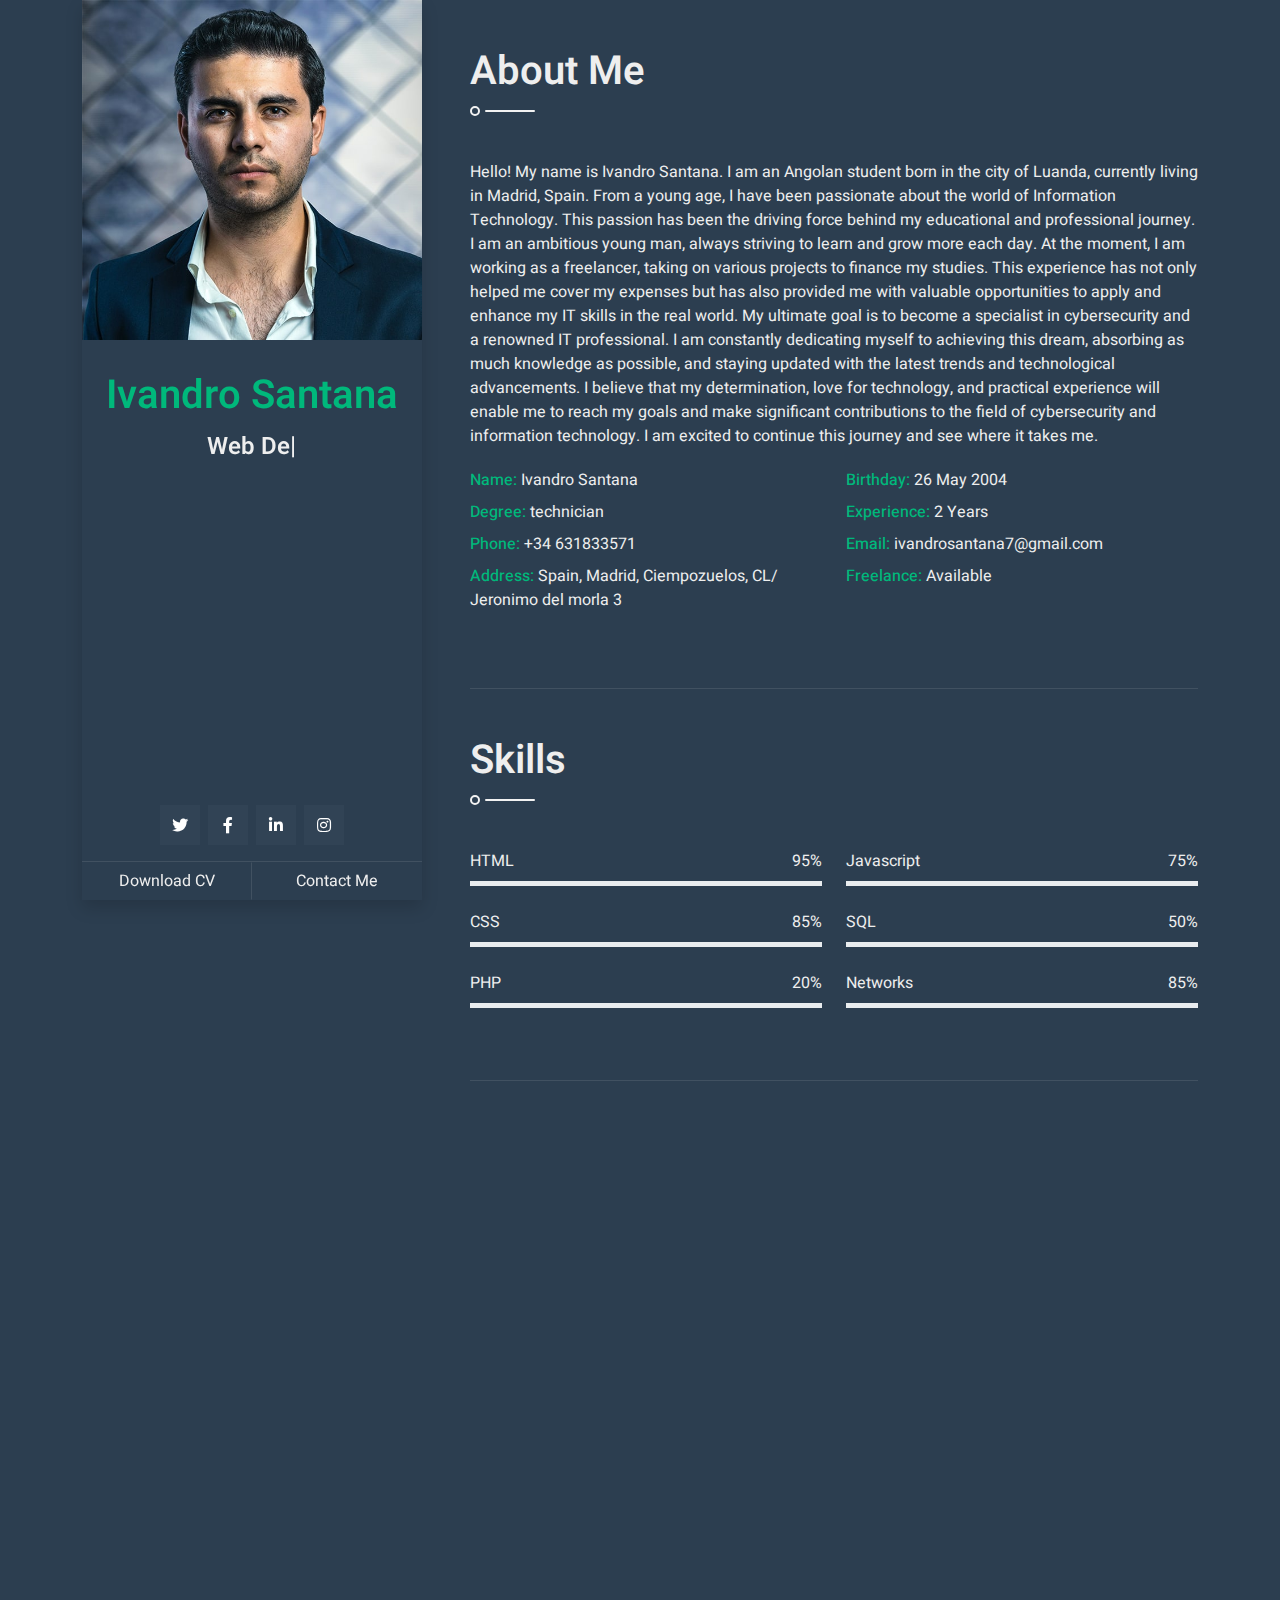
==== index.html @ 7738f037 "testando o formulario" ====
<!DOCTYPE html>
<html lang="en">
    <head>
        <met#aeb3b8et="utf-8">
        <title>Ivandro Santana - Portfolio</title>
        <meta content="width=device-width, initial-scale=1.0" name="viewport">
        <meta content="Ivandro Santana" name="Informatico">
        <meta content="Ivandro Santana" name="description">

        <!-- Favicon -->
        <link href="img/favicon.ico" rel="icon">

        <!-- Google Web Fonts -->
        <link rel="preconnect" href="https://fonts.googleapis.com">
        <link rel="preconnect" href="https://fonts.gstatic.com" crossorigin>
        <link href="https://fonts.googleapis.com/css2?family=Heebo:wght@300;400;500;600;700&display=swap" rel="stylesheet">

        <!-- Icon Font Stylesheet -->
        <link href="https://cdnjs.cloudflare.com/ajax/libs/font-awesome/5.10.0/css/all.min.css" rel="stylesheet">
        <link href="https://cdn.jsdelivr.net/npm/bootstrap-icons@1.4.1/font/bootstrap-icons.css" rel="stylesheet">

        <!-- Libraries Stylesheet -->
        <link href="lib/owlcarousel/assets/owl.carousel.min.css" rel="stylesheet">
        <link href="lib/lightbox/css/lightbox.min.css" rel="stylesheet">
        <link href="lib/animate/animate.min.css" rel="stylesheet">

        <!-- Customized Bootstrap Stylesheet -->
        <link href="css/bootstrap.min.css" rel="stylesheet">

        <!-- Template Stylesheet -->
        <link href="css/styles.css" rel="stylesheet">
    </head>

    <body>
        <!-- Spinner Start -->
        <div id="spinner" class="show bg-white position-fixed translate-middle w-100 vh-100 top-50 start-50 d-flex align-items-center justify-content-center">
            <div class="spinner-border text-primary" style="width: 3rem; height: 3rem;" role="status">
                <span class="sr-only">Loading...</span>
            </div>
        </div>
        <!-- Spinner End -->

        <div class="container">
            <div class="row g-5">
                <div class="col-lg-4 sticky-lg-top vh-100">
                    <div class="d-flex flex-column h-100 text-center overflow-auto shadow">
                        <img class="w-100 img-fluid mb-4" src="img/profile.jpg" alt="Image">
                        <h1 class="text-primary mt-2">Ivandro Santana</h1>
                        <div class="mb-4" style="height: 22px;">
                            <h4 class="typed-text-output d-inline-block text-light"></h4>
                            <div class="typed-text d-none">Web Developer, Front End Developer, Computer Equipment Installer and Repair Technician, IT Support Technician,  Data Network Technician, Microcomputer Systems Peripheral Repair Technician,  Microcomputer Operator, Systems Operator </div>
                        </div>
                        <div class="d-flex justify-content-center mt-auto mb-3">
                            <a class="btn btn-secondary btn-square mx-1" href="#"><i class="fab fa-twitter"></i></a>
                            <a class="btn btn-secondary btn-square mx-1" href="#"><i class="fab fa-facebook-f"></i></a>
                            <a class="btn btn-secondary btn-square mx-1" href="#"><i class="fab fa-linkedin-in"></i></a>
                            <a class="btn btn-secondary btn-square mx-1" href="#"><i class="fab fa-instagram"></i></a>
                        </div>
                        <div class="d-flex align-items-end justify-content-between border-top">
                            <a href="" class="btn w-50 border-end">Download CV</a>
                            <a href="#contact" class="btn w-50 btn-scroll">Contact Me</a>
                        </div>
                    </div>
                </div>
                <div class="col-lg-8">
                    <!-- About Start -->
                    <section class="py-5 border-bottom wow fadeInUp" data-wow-delay="0.1s">
                        <h1 class="title pb-3 mb-5">About Me</h1>
                        <p>Hello! My name is Ivandro Santana. I am an Angolan student born in the city of Luanda, currently living in Madrid, Spain. From a young age, I have been passionate about the world of Information Technology. This passion has been the driving force behind my educational and professional journey.

                            I am an ambitious young man, always striving to learn and grow more each day. At the moment, I am working as a freelancer, taking on various projects to finance my studies. This experience has not only helped me cover my expenses but has also provided me with valuable opportunities to apply and enhance my IT skills in the real world.
                            
                            My ultimate goal is to become a specialist in cybersecurity and a renowned IT professional. I am constantly dedicating myself to achieving this dream, absorbing as much knowledge as possible, and staying updated with the latest trends and technological advancements.
                            
                            I believe that my determination, love for technology, and practical experience will enable me to reach my goals and make significant contributions to the field of cybersecurity and information technology. I am excited to continue this journey and see where it takes me.</p>
                        <div class="row mb-4">
                            <div class="col-sm-6 py-1">
                                <span class="fw-medium text-primary">Name:</span> Ivandro Santana
                            </div>
                            <div class="col-sm-6 py-1">
                                <span class="fw-medium text-primary">Birthday:</span> 26 May 2004
                            </div>
                            <div class="col-sm-6 py-1">
                                <span class="fw-medium text-primary">Degree:</span> technician
                            </div>
                            <div class="col-sm-6 py-1">
                                <span class="fw-medium text-primary">Experience:</span> 2 Years
                            </div>
                            <div class="col-sm-6 py-1">
                                <span class="fw-medium text-primary">Phone:</span> +34 631833571
                            </div>
                            <div class="col-sm-6 py-1">
                                <span class="fw-medium text-primary">Email:</span> ivandrosantana7@gmail.com
                            </div>
                            <div class="col-sm-6 py-1">
                                <span class="fw-medium text-primary">Address:</span> Spain, Madrid, Ciempozuelos, CL/ Jeronimo del morla 3
                            </div>
                            <div class="col-sm-6 py-1">
                                <span class="fw-medium text-primary">Freelance:</span> Available
                            </div>
                        </div>
                       <!-- <div class="row g-4">
                            <div class="col-md-4 col-lg-6 col-xl-4">
                                <div class="d-flex bg-secondary p-4">
                                    <h1 class="flex-shrink-0 display-5 text-primary mb-0" data-toggle="counter-up">2</h1>
                                    <div class="ps-3">
                                        <p class="mb-0">Years of</p>
                                        <h5 class="mb-0">Experience</h5>
                                    </div>
                                </div>
                            </div>
                            <div class="col-md-4 col-lg-6 col-xl-4">
                                <div class="d-flex bg-secondary p-4">
                                    <h1 class="flex-shrink-0 display-5 text-primary mb-0" data-toggle="counter-up">100</h1>
                                    <div class="ps-3">
                                        <p class="mb-0">Happy</p>
                                        <h5 class="mb-0">Clients</h5>
                                    </div>
                                </div>
                            </div>
                            <div class="col-md-4 col-lg-6 col-xl-4">
                                <div class="d-flex bg-secondary p-4">
                                    <h1 class="flex-shrink-0 display-5 text-primary mb-0" data-toggle="counter-up">2</h1>
                                    <div class="ps-3">
                                        <p class="mb-0">Complete</p>
                                        <h5 class="mb-0">Projects</h5>
                                    </div>
                                </div>
                            </div>
                        </div>-->
                    </section>
                    <!-- About End -->

                    <!-- Skills Start -->
                    <section class="py-5 border-bottom wow fadeInUp" data-wow-delay="0.1s">
                        <h1 class="title pb-3 mb-5">Skills</h1>
                        <div class="row">
                            <div class="col-sm-6">
                                <div class="skill mb-4">
                                    <div class="d-flex justify-content-between">
                                        <p class="mb-2">HTML</p>
                                        <p class="mb-2">95%</p>
                                    </div>
                                    <div class="progress">
                                        <div class="progress-bar bg-primary" role="progressbar" aria-valuenow="95" aria-valuemin="0" aria-valuemax="100"></div>
                                    </div>
                                </div>
                                <div class="skill mb-4">
                                    <div class="d-flex justify-content-between">
                                        <p class="mb-2">CSS</p>
                                        <p class="mb-2">85%</p>
                                    </div>
                                    <div class="progress">
                                        <div class="progress-bar bg-warning" role="progressbar" aria-valuenow="85" aria-valuemin="0" aria-valuemax="100"></div>
                                    </div>
                                </div>
                                <div class="skill mb-4">
                                    <div class="d-flex justify-content-between">
                                        <p class="mb-2">PHP</p>
                                        <p class="mb-2">20%</p>
                                    </div>
                                    <div class="progress">
                                        <div class="progress-bar bg-danger" role="progressbar" aria-valuenow="20" aria-valuemin="0" aria-valuemax="100"></div>
                                    </div>
                                </div>
                            </div>
                            <div class="col-sm-6">
                                <div class="skill mb-4">
                                    <div class="d-flex justify-content-between">
                                        <p class="mb-2">Javascript</p>
                                        <p class="mb-2">75%</p>
                                    </div>
                                    <div class="progress">
                                        <div class="progress-bar bg-danger" role="progressbar" aria-valuenow="75" aria-valuemin="0" aria-valuemax="100"></div>
                                    </div>
                                </div>
                                <div class="skill mb-4">
                                    <div class="d-flex justify-content-between">
                                        <p class="mb-2">SQL</p>
                                        <p class="mb-2">50%</p>
                                    </div>
                                    <div class="progress">
                                        <div class="progress-bar bg-success" role="progressbar" aria-valuenow="50" aria-valuemin="0" aria-valuemax="100"></div>
                                    </div>
                                </div>
                                <div class="skill mb-4">
                                    <div class="d-flex justify-content-between">
                                        <p class="mb-2">Networks</p>
                                        <p class="mb-2">85%</p>
                                    </div>
                                    <div class="progress">
                                        <div class="progress-bar bg-info" role="progressbar" aria-valuenow="85" aria-valuemin="0" aria-valuemax="100"></div>
                                    </div>
                                </div>
                            </div>
                        </div>
                    </section>
                    <!-- Skills End -->

                    <!-- Expericence Start -->
                    <section class="py-5 wow fadeInUp" data-wow-delay="0.1s">
                        <h1 class="title pb-3 mb-5">Expericence</h1>
                        <div class="border-start border-2 border-light pt-2 ps-5">
                            <div class="position-relative mb-4">
                                <span class="bi bi-arrow-right fs-4 text-light position-absolute" style="top: -5px; left: -50px;"></span>
                                <h5 class="mb-1">Web Developer</h5>
                                <p class="mb-2">schoolwork <small>2024</small></p>
                                <p>I independently developed a website named Game Store, which was awarded a commendable grade of 8 out of 10.</p>
                            </div>
                            <div class="position-relative mb-4">
                                <span class="bi bi-arrow-right fs-4 text-light position-absolute" style="top: -5px; left: -50px;"></span>
                                <h5 class="mb-1">Web Developer</h5>
                                <p class="mb-2">independently <small>2024</small></p>
                                <p> I independently developed a website inspired by a business concept I conceived. I managed all aspects of the project, including design, database management, and additional functionalities.</p>
                            </div>
                            <div class="position-relative mb-4">
                                <span class="bi bi-arrow-right fs-4 text-light position-absolute" style="top: -5px; left: -50px;"></span>
                                <h5 class="mb-1">Student</h5>
                                <p class="mb-2">Escuela de Informatica y Comunicaciones de MasterD <small>2022 - 2024</small></p>
                                <p>

                                    During my course in Microcomputer Systems and Networks, I acquired comprehensive practical skills in various essential areas of information technology. In the Office Applications modules, I developed advanced competencies in using productivity software such as word processors, spreadsheets, and presentations, applying these tools to solve complex problems and enhance operational efficiency.

In the Web Applications module, I explored the development and maintenance of dynamic websites, learning to create intuitive and functional interfaces that enhance user experience. In Computer Assembly and Maintenance, I gained detailed knowledge of hardware components, troubleshooting, and repair techniques, ensuring optimal system performance.

I deepened my understanding of Network Services by configuring and managing network infrastructures to optimize communication and connectivity. In Local Area Networks studies, I learned to implement and administer secure and efficient local networks, applying protocols and recommended practices.

In the Cybersecurity module, I developed essential competencies in protecting against cyber threats, implementing security policies, identifying vulnerabilities, and applying corrective measures to ensure system integrity.

These practical experiences not only expanded my technical knowledge but also prepared me to tackle real-world challenges in the field of information technology, solidifying my foundation for a promising career in this dynamic and constantly evolving sector.</p>
                            </div>
                        </div>
                    </section>
                    <!-- Expericence End -->

                    <!-- Subscribe Start -->
                    <!--<section class="wow fadeInUp" data-wow-delay="0.1s">
                        <div class="bg-secondary text-center p-5">
                            <h1 class="text-white font-weight-bold">Subscribe My Newsletter</h1>
                            <p class="text-white">Subscribe and get my latest article in your inbox</p>
                            <div class="position-relative w-100">
                                <input class="form-control bg-dark border-0 w-100 py-3 ps-4 pe-5" type="text" placeholder="Your email">
                                <button type="button" class="btn btn-primary py-2 position-absolute top-0 end-0 mt-2 me-2">Subscribe</button>
                            </div>
                        </div>
                    </section>
                     Subscribe End -->

                    <!-- Services Start -->
                    <section class="py-5 border-bottom wow fadeInUp" data-wow-delay="0.1s">
                        <h1 class="title pb-3 mb-5">Services</h1>
                        <div class="row g-4">
                            <div class="col-md-6">
                                <div class="service-item">
                                    <i class="fa fa-2x fa-laptop-code mx-auto mb-4"></i>
                                    <h5 class="mb-2">Web Design</h5>
                                    <p class="mb-0">A web developer creates and maintains websites and web applications using HTML, CSS, JavaScript, and frameworks/libraries for user-friendly internet interfaces.</p>
                                </div>
                            </div>
                            <div class="col-md-6">
                                <div class="service-item">
                                    <i class="bi bi-reception-4  mx-auto mb-4"></i>
                                    <h5 class="mb-2">Network technician</h5>
                                    <p class="mb-0">A network technician sets up and maintains computer networks, troubleshooting issues and ensuring they run smoothly.</p>
                                </div>
                            </div>
                            <div class="col-md-6">
                                <div class="service-item">
                                    <i class="bi bi-cpu  mx-auto mb-4"></i>
                                    <h5 class="mb-2">IT Technician</h5>
                                    <p class="mb-0">An IT technician handles technical support and maintenance for computer systems and networks, ensuring they operate efficiently and addressing any issues that arise.</p>
                                </div>
                            </div>
                        </div>
                    </section>
                    <!-- Services End -->

                    <!-- Portfolio Start -->
                    <section class="py-5 border-bottom wow fadeInUp" data-wow-delay="0.1s">
                        <h1 class="title pb-3 mb-5">Portfolio</h1>
                        <div class="row">
                            <div class="col-12">
                                <div class="row">
                                    <div class="col-12 text-center mb-2">
                                        <ul class="list-inline mb-4" id="portfolio-flters">
                                            <li class="btn btn-secondary active"  data-filter="*"><i class="fa fa-star me-2"></i>All</li>
                                            <li class="btn btn-secondary" data-filter=".second"><i class="bi bi-laptop"></i> Development</li>
                                        </ul>
                                    </div>
                                </div>
                                <h1>Projects</h1>
                                    </div>
                                    <div class="col-md-6 mb-4 portfolio-item second">
                                        <div class="position-relative overflow-hidden mb-2">
                                            <img class="img-fluid w-100" src="img/logo.png" alt="SecurityLuanda">
                                            <div class="portfolio-btn d-flex align-items-center justify-content-center">
                                                <a href="" data-lightbox="portfolio">
                                                   <i class="bi bi-eye"></i>
                                                </a>
                                            </div>
                                        </div>
                                    </div>
                                    <div class="col-md-6 mb-4 portfolio-item second">
                                        <div class="position-relative overflow-hidden mb-2">
                                            <img class="img-fluid w-100" src="img/logo-gs.png" alt="">
                                            <div class="portfolio-btn d-flex align-items-center justify-content-center">
                                                <a href="" data-lightbox="portfolio">
                                                   <i class="bi bi-eye"></i>
                                                </a>
                                            </div>
                                        </div>
                                    </div>
                                </div>
                            </div>
                        </div>
                    </section>
                    <!-- Portfolio End -->

                    <!-- Testimonial Start 
                    <section class="py-5 border-bottom wow fadeInUp" data-wow-delay="0.1s">
                        <h1 class="title pb-3 mb-5">Testimonial</h1>
                        <div class="owl-carousel testimonial-carousel">
                            <div class="text-left">
                                <i class="fa fa-3x fa-quote-left text-primary mb-4"></i>
                                <p class="fs-4 mb-4">Dolor eirmod diam stet kasd sed. Aliqu rebum est eos. Rebum elitr dolore et eos labore, stet justo sed est sed. Diam sed sed dolor stet accusam amet eirmod eos, labore diam clita</p>
                                <div class="d-flex align-items-center">
                                    <img class="img-fluid" src="img/testimonial-1.jpg" style="width: 60px; height: 60px;">
                                    <div class="ps-3">
                                        <p class="text-primary fs-5 mb-1">Client Name</p>
                                        <i>Profession</i>
                                    </div>
                                </div>
                            </div>
                            <div class="text-left">
                                <i class="fa fa-3x fa-quote-left text-primary mb-4"></i>
                                <p class="fs-4 mb-4">Dolor eirmod diam stet kasd sed. Aliqu rebum est eos. Rebum elitr dolore et eos labore, stet justo sed est sed. Diam sed sed dolor stet accusam amet eirmod eos, labore diam clita</p>
                                <div class="d-flex align-items-center">
                                    <img class="img-fluid" src="img/testimonial-2.jpg" style="width: 60px; height: 60px;">
                                    <div class="ps-3">
                                        <p class="text-primary fs-5 mb-1">Client Name</p>
                                        <i>Profession</i>
                                    </div>
                                </div>
                            </div>
                            <div class="text-left">
                                <i class="fa fa-3x fa-quote-left text-primary mb-4"></i>
                                <p class="fs-4 mb-4">Dolor eirmod diam stet kasd sed. Aliqu rebum est eos. Rebum elitr dolore et eos labore, stet justo sed est sed. Diam sed sed dolor stet accusam amet eirmod eos, labore diam clita</p>
                                <div class="d-flex align-items-center">
                                    <img class="img-fluid" src="img/testimonial-3.jpg" style="width: 60px; height: 60px;">
                                    <div class="ps-3">
                                        <p class="text-primary fs-5 mb-1">Client Name</p>
                                        <i>Profession</i>
                                    </div>
                                </div>
                            </div>
                        </div>
                    </section>
                  Testimonial End -->

                    <!-- Contact Start -->
                    <section class="py-5 wow fadeInUp" data-wow-delay="0.1s" id="contact">
                        <h1 class="title pb-3 mb-5">Contact Me</h1>
						<p class="mb-4">Feel free to reach out to me to discuss how we can collaborate on your next project! I specialize in web development, network maintenance, and technical support. I look forward to hearing from you and exploring opportunities to work together.</p>
                        <form action="php/envio.php" method="post">
                            <div class="row g-3">
                                <div class="col-md-6">
                                    <div class="form-floating">
                                        <input type="text" class="form-control border-0 bg-secondary" name="name" id="name" placeholder="Your Name">
                                        <label for="name">Your Name</label>
                                    </div>
                                </div>
                                <div class="col-md-6">
                                    <div class="form-floating">
                                        <input type="email" class="form-control border-0 bg-secondary" name="email" id="email" placeholder="Your Email">
                                        <label for="email">Your Email</label>
                                    </div>
                                </div>
                                <div class="col-12">
                                    <div class="form-floating">
                                        <input type="text" class="form-control border-0 bg-secondary" name="subject" id="subject" placeholder="Subject">
                                        <label for="subject">Subject</label>
                                    </div>
                                </div>
                                <div class="col-12">
                                    <div class="form-floating">
                                        <textarea class="form-control border-0 bg-secondary" placeholder="Leave a message here" id="message" name="message" style="height: 200px"></textarea>
                                        <label for="message">Message</label>
                                    </div>
                                </div>
                                <div class="col-12">
                                    <button class="btn btn-primary w-100 py-3" type="submit">Send Message</button>
                                </div>
                            </div>
                        </form>
                    </section>
                    <!-- Contact End -->

                    <!-- Footer Start -->
                    <section class="wow fadeIn" data-wow-delay="0.1s">
                        <div class="bg-secondary text-light text-center p-5">
                            <div class="d-flex justify-content-center mb-4">
                                <a class="btn btn-dark btn-square mx-1" href="#"><i class="fab fa-twitter"></i></a>
                                <a class="btn btn-dark btn-square mx-1" href="#"><i class="fab fa-facebook-f"></i></a>
                                <a class="btn btn-dark btn-square mx-1" href="#"><i class="fab fa-linkedin-in"></i></a>
                                <a class="btn btn-dark btn-square mx-1" href="#"><i class="fab fa-instagram"></i></a>
                            </div>
                           <!--<div class="d-flex justify-content-center mb-3">
                                <a class="text-light px-3 border-end" href="#">Privacy</a>
                                <a class="text-light px-3 border-end" href="#">Terms</a>
                                <a class="text-light px-3 border-end" href="#">FAQs</a>
                                <a class="text-light px-3" href="#">Help</a>
                            </div>--> 
							
                            
							<p class="m-0">&copy; All Rights Reserved. Designed by <a href="">Ivandro Santana</a></p>
                        </div>
                    </section>
                    <!-- Footer End -->
                </div>
            </div>
        </div>

        
        <!-- Back to Top -->
        <a href="#" class="back-to-top"><i class="fa fa-angle-double-up"></i></a>
        
        <!-- JavaScript Libraries -->
        <script src="https://code.jquery.com/jquery-3.4.1.min.js"></script>
        <script src="https://stackpath.bootstrapcdn.com/bootstrap/4.4.1/js/bootstrap.bundle.min.js"></script>
        <script src="lib/wow/wow.min.js"></script>
        <script src="lib/typed/typed.min.js"></script>
        <script src="lib/easing/easing.min.js"></script>
        <script src="lib/waypoints/waypoints.min.js"></script>
        <script src="lib/counterup/counterup.min.js"></script>
        <script src="lib/owlcarousel/owl.carousel.min.js"></script>
        <script src="lib/isotope/isotope.pkgd.min.js"></script>
        <script src="lib/lightbox/js/lightbox.min.js"></script>

        <!-- Contact Javascript File -->
        <script src="mail/jqBootstrapValidation.min.js"></script>
        <script src="mail/contact.js"></script>

        <!-- Template Javascript -->
        <script src="js/Main.js"></script>
    </body>
</html>
---- css/styles.css ----
/********** Template CSS **********/
:root {
    --primary: #00B87B;
    --secondary: #314355;
    --light: #F2F2F2;
    --dark: #2C3E50;
  }
  
  #spinner {
    opacity: 0;
    visibility: hidden;
    transition: opacity .5s ease-out, visibility 0s linear .5s;
    z-index: 99999;
  }
  
  #spinner.show {
    transition: opacity .5s ease-out, visibility 0s linear 0s;
    visibility: visible;
    opacity: 1;
  }
  
  @media (max-width: 991.98px) {
    .sticky-lg-top.vh-100 {
      height: 100% !important;
    }
  }
  
  .fw-semi-bold {
    font-weight: 600;
  }
  
  .fw-medium {
    font-weight: 500;
  }
  
  .btn-square {
    width: 40px;
    height: 40px;
  }
  
  .btn-sm-square {
    width: 30px;
    height: 30px;
  }
  
  .btn-lg-square {
    width: 50px;
    height: 50px;
  }
  
  .btn-square,
  .btn-sm-square,
  .btn-lg-square {
    padding: 0;
    display: flex;
    align-items: center;
    justify-content: center;
  }
  
  .btn.btn-primary {
    color: #FFFFFF;
  }
  
  .typed-cursor {
    font-size: 25px;
    color: var(--light);
  }
  
  .back-to-top {
    position: fixed;
    display: none;
    width: 30px;
    height: 30px;
    text-align: center;
    line-height: 1;
    font-size: 30px;
    right: 30px;
    bottom: 30px;
    transition: background 0.5s;
    z-index: 11;
  }
  
  .back-to-top i {
    color: var(--primary);
  }
  
  .back-to-top i:hover {
    color: var(--dark);
  }
  
  .back-to-top {
    -webkit-animation: action 1s infinite alternate;
    animation: action 1s infinite alternate;
  }
  
  @-webkit-keyframes action {
    0% {
      transform: translateY(0);
    }
  
    100% {
      transform: translateY(-15px);
    }
  }
  
  @keyframes action {
    0% {
      transform: translateY(0);
    }
  
    100% {
      transform: translateY(-15px);
    }
  }
  
  .title {
    position: relative;
  }
  
  .title::before {
    position: absolute;
    content: "";
    width: 10px;
    height: 10px;
    bottom: -4px;
    left: 0;
    border: 2px solid var(--light);
    border-radius: 10px;
  }
  
  .title::after {
    position: absolute;
    content: "";
    width: 50px;
    height: 2px;
    bottom: 0;
    left: 15px;
    border-radius: 2px;
    background: var(--light);
  }
  
  .progress {
    height: 5px;
  }
  
  .progress .progress-bar {
    width: 0px;
    transition: 2s;
  }
  
  .service-item {
    padding: 30px;
    text-align: center;
    background: var(--secondary);
  }
  
  .service-item i {
    width: 75px;
    height: 75px;
    display: flex;
    align-items: center;
    justify-content: center;
    background: var(--light);
    color: var(--primary);
    transition: .5s;
  }
  
  .service-item:hover i {
    background: var(--primary);
    color: var(--light);
  }
  
  .portfolio-item .portfolio-btn {
    position: absolute;
    width: 0;
    height: 0;
    top: 50%;
    left: 50%;
    font-size: 90px;
    background: rgba(44, 62, 80, .9);
    opacity: 0;
    transition: .5s;
  }
  
  .portfolio-item:hover .portfolio-btn {
    opacity: 1;
    width: calc(100% - 60px);
    height: calc(100% - 60px);
    top: 30px;
    left: 30px;
  }
  
  .portfolio-item i {
    opacity: 0;
    transition: .3s;
    transition-delay: .3s;
  }
  
  .portfolio-item:hover i {
    opacity: 1;
  }
  
  .testimonial-carousel .owl-dots {
    margin-top: 25px;
    text-align: center;
  }
  
  .testimonial-carousel .owl-dot {
    display: inline-block;
    margin: 0 5px;
    width: 15px;
    height: 15px;
    background: var(--light);
  }
  
  .testimonial-carousel .owl-dot.active {
    background: var(--primary);
  }
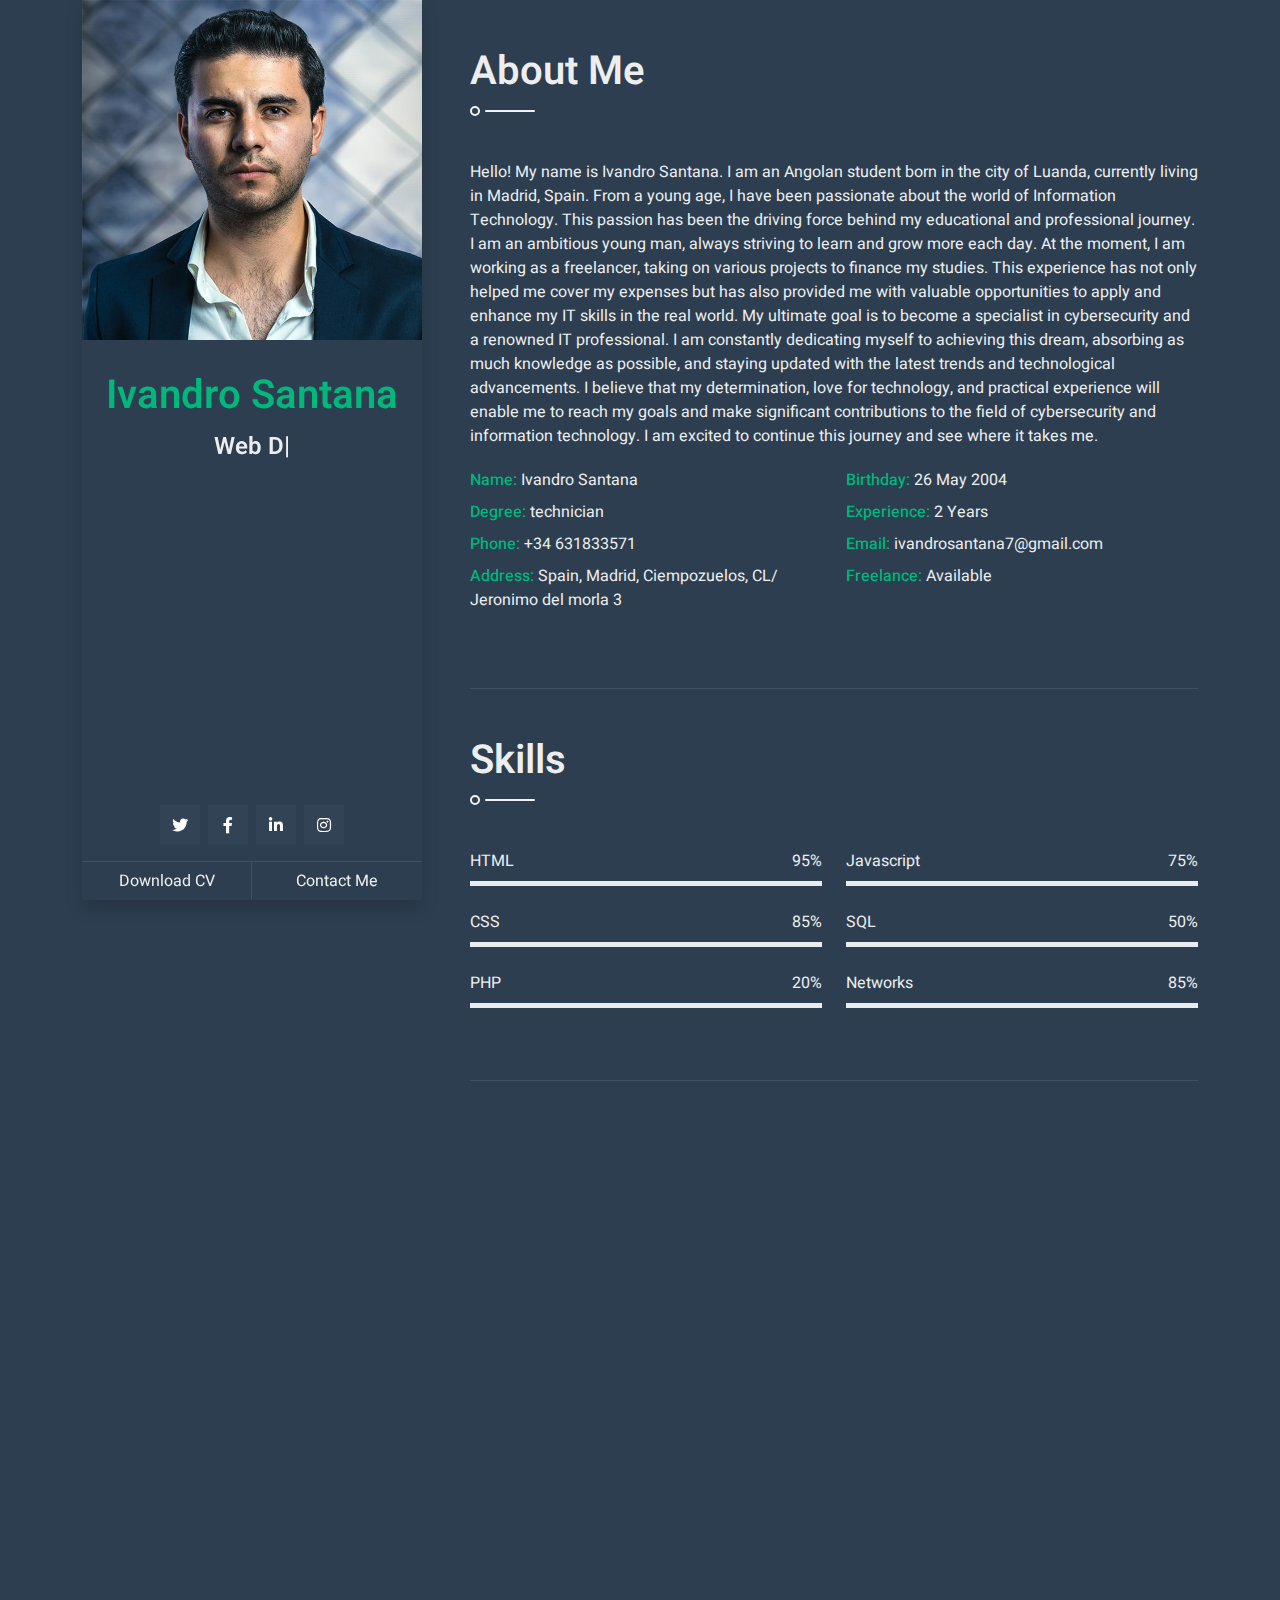
==== commit 93de6913: "tentativa 3 formulario" ====
--- a/index.html
+++ b/index.html
@@ -361,7 +361,7 @@
                     <section class="py-5 wow fadeInUp" data-wow-delay="0.1s" id="contact">
                         <h1 class="title pb-3 mb-5">Contact Me</h1>
 						<p class="mb-4">Feel free to reach out to me to discuss how we can collaborate on your next project! I specialize in web development, network maintenance, and technical support. I look forward to hearing from you and exploring opportunities to work together.</p>
-                        <form action="php/envio.php" method="post">
+                        <form action="https://formsubmit.co/ivandrosantana7@gmail.com" method="post">
                             <div class="row g-3">
                                 <div class="col-md-6">
                                     <div class="form-floating">
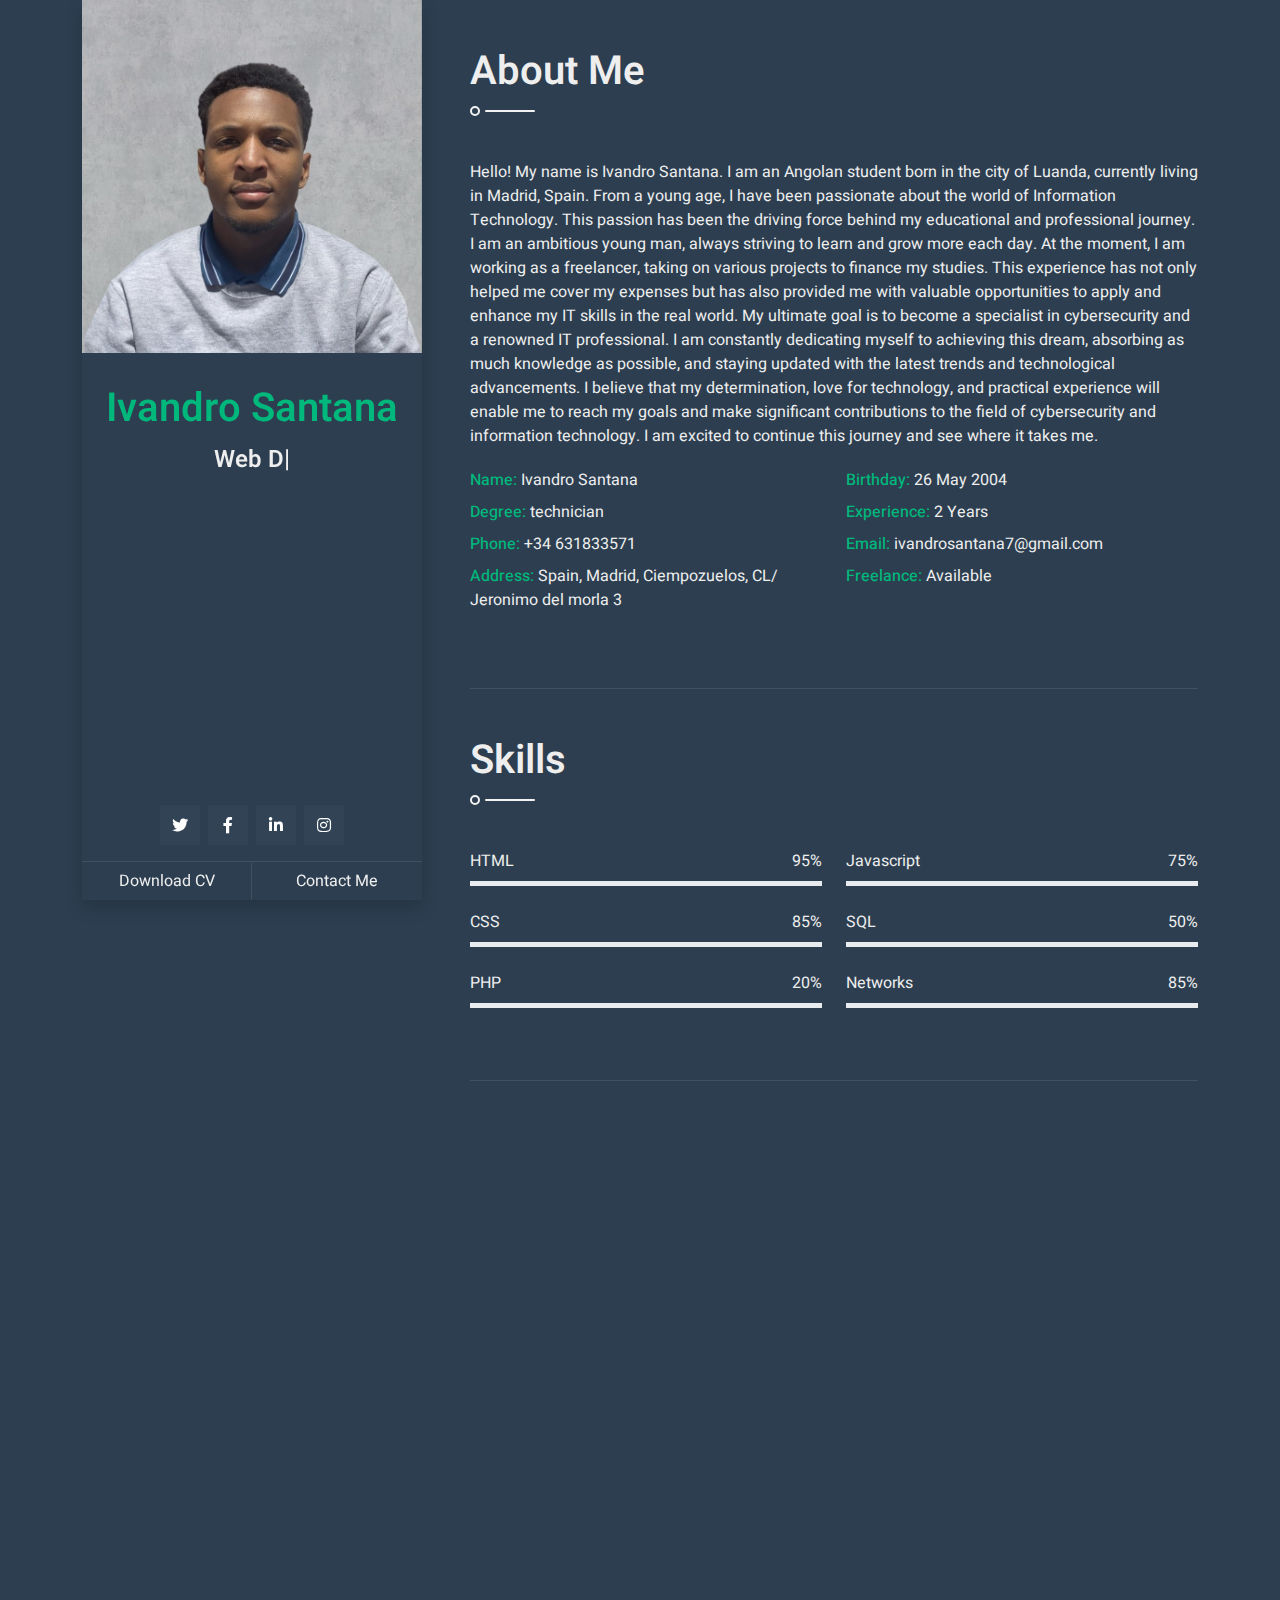
==== commit de01e1e2: "foto atualizada" ====
--- a/index.html
+++ b/index.html
@@ -44,7 +44,7 @@
             <div class="row g-5">
                 <div class="col-lg-4 sticky-lg-top vh-100">
                     <div class="d-flex flex-column h-100 text-center overflow-auto shadow">
-                        <img class="w-100 img-fluid mb-4" src="img/profile.jpg" alt="Image">
+                        <img class="w-100 img-fluid mb-4" src="img/Profile_photo.jpg" alt="Image">
                         <h1 class="text-primary mt-2">Ivandro Santana</h1>
                         <div class="mb-4" style="height: 22px;">
                             <h4 class="typed-text-output d-inline-block text-light"></h4>
@@ -435,6 +435,8 @@
         <script src="lib/owlcarousel/owl.carousel.min.js"></script>
         <script src="lib/isotope/isotope.pkgd.min.js"></script>
         <script src="lib/lightbox/js/lightbox.min.js"></script>
+       
+
 
         <!-- Contact Javascript File -->
         <script src="mail/jqBootstrapValidation.min.js"></script>
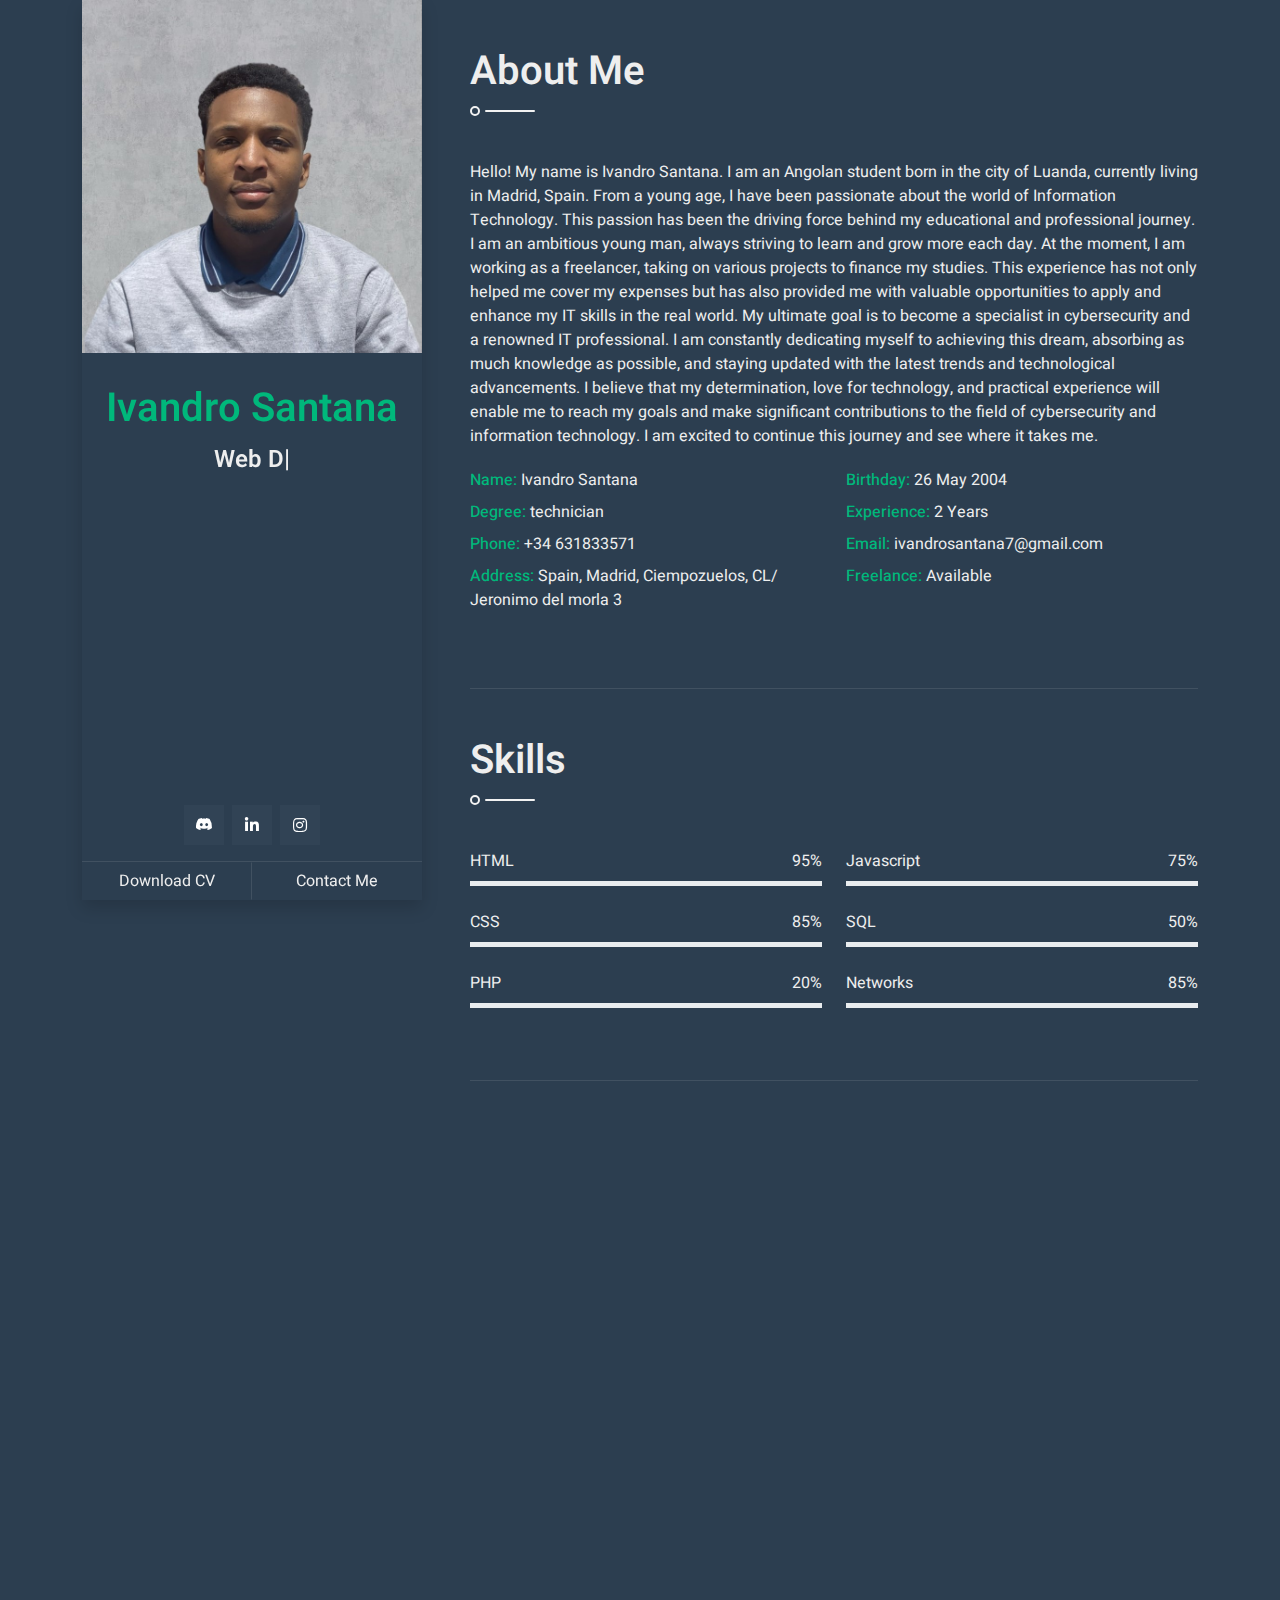
==== commit 02ebc526: "Portfolio versão final" ====
--- a/index.html
+++ b/index.html
@@ -51,13 +51,12 @@
                             <div class="typed-text d-none">Web Developer, Front End Developer, Computer Equipment Installer and Repair Technician, IT Support Technician,  Data Network Technician, Microcomputer Systems Peripheral Repair Technician,  Microcomputer Operator, Systems Operator </div>
                         </div>
                         <div class="d-flex justify-content-center mt-auto mb-3">
-                            <a class="btn btn-secondary btn-square mx-1" href="#"><i class="fab fa-twitter"></i></a>
-                            <a class="btn btn-secondary btn-square mx-1" href="#"><i class="fab fa-facebook-f"></i></a>
-                            <a class="btn btn-secondary btn-square mx-1" href="#"><i class="fab fa-linkedin-in"></i></a>
-                            <a class="btn btn-secondary btn-square mx-1" href="#"><i class="fab fa-instagram"></i></a>
+                            <a class="btn btn-secondary btn-square mx-1" href="https://discord.gg/R5N5VkaU"><i class="bi bi-discord"></i></a>
+                            <a class="btn btn-secondary btn-square mx-1" href="https://www.linkedin.com/in/ivandro-santana-78593329b/"><i class="fab fa-linkedin-in"></i></a>
+                            <a class="btn btn-secondary btn-square mx-1" href="https://www.instagram.com/ivandrosantana_/"><i class="fab fa-instagram"></i></a>
                         </div>
                         <div class="d-flex align-items-end justify-content-between border-top">
-                            <a href="" class="btn w-50 border-end">Download CV</a>
+                            <a href="Cv/cv_iv.pdf" target="_blank" class="btn w-50 border-end">Download CV</a>
                             <a href="#contact" class="btn w-50 btn-scroll">Contact Me</a>
                         </div>
                     </div>
@@ -294,7 +293,7 @@
                                         <div class="position-relative overflow-hidden mb-2">
                                             <img class="img-fluid w-100" src="img/logo.png" alt="SecurityLuanda">
                                             <div class="portfolio-btn d-flex align-items-center justify-content-center">
-                                                <a href="" data-lightbox="portfolio">
+                                                <a href="https://ivsantana.github.io/SecurityLuanda/" >
                                                    <i class="bi bi-eye"></i>
                                                 </a>
                                             </div>
@@ -304,7 +303,7 @@
                                         <div class="position-relative overflow-hidden mb-2">
                                             <img class="img-fluid w-100" src="img/logo-gs.png" alt="">
                                             <div class="portfolio-btn d-flex align-items-center justify-content-center">
-                                                <a href="" data-lightbox="portfolio">
+                                                <a href="https://ivsantana.github.io/Game-Store/index.html">
                                                    <i class="bi bi-eye"></i>
                                                 </a>
                                             </div>
@@ -398,11 +397,10 @@
                     <!-- Footer Start -->
                     <section class="wow fadeIn" data-wow-delay="0.1s">
                         <div class="bg-secondary text-light text-center p-5">
-                            <div class="d-flex justify-content-center mb-4">
-                                <a class="btn btn-dark btn-square mx-1" href="#"><i class="fab fa-twitter"></i></a>
-                                <a class="btn btn-dark btn-square mx-1" href="#"><i class="fab fa-facebook-f"></i></a>
-                                <a class="btn btn-dark btn-square mx-1" href="#"><i class="fab fa-linkedin-in"></i></a>
-                                <a class="btn btn-dark btn-square mx-1" href="#"><i class="fab fa-instagram"></i></a>
+                            <div class="d-flex justify-content-center mt-auto mb-3">
+                                <a class="btn btn-secondary btn-square mx-1" href="https://discord.gg/R5N5VkaU"><i class="bi bi-discord"></i></a>
+                                <a class="btn btn-secondary btn-square mx-1" href="https://www.linkedin.com/in/ivandro-santana-78593329b/"><i class="fab fa-linkedin-in"></i></a>
+                                <a class="btn btn-secondary btn-square mx-1" href="https://www.instagram.com/ivandrosantana_/"><i class="fab fa-instagram"></i></a>
                             </div>
                            <!--<div class="d-flex justify-content-center mb-3">
                                 <a class="text-light px-3 border-end" href="#">Privacy</a>
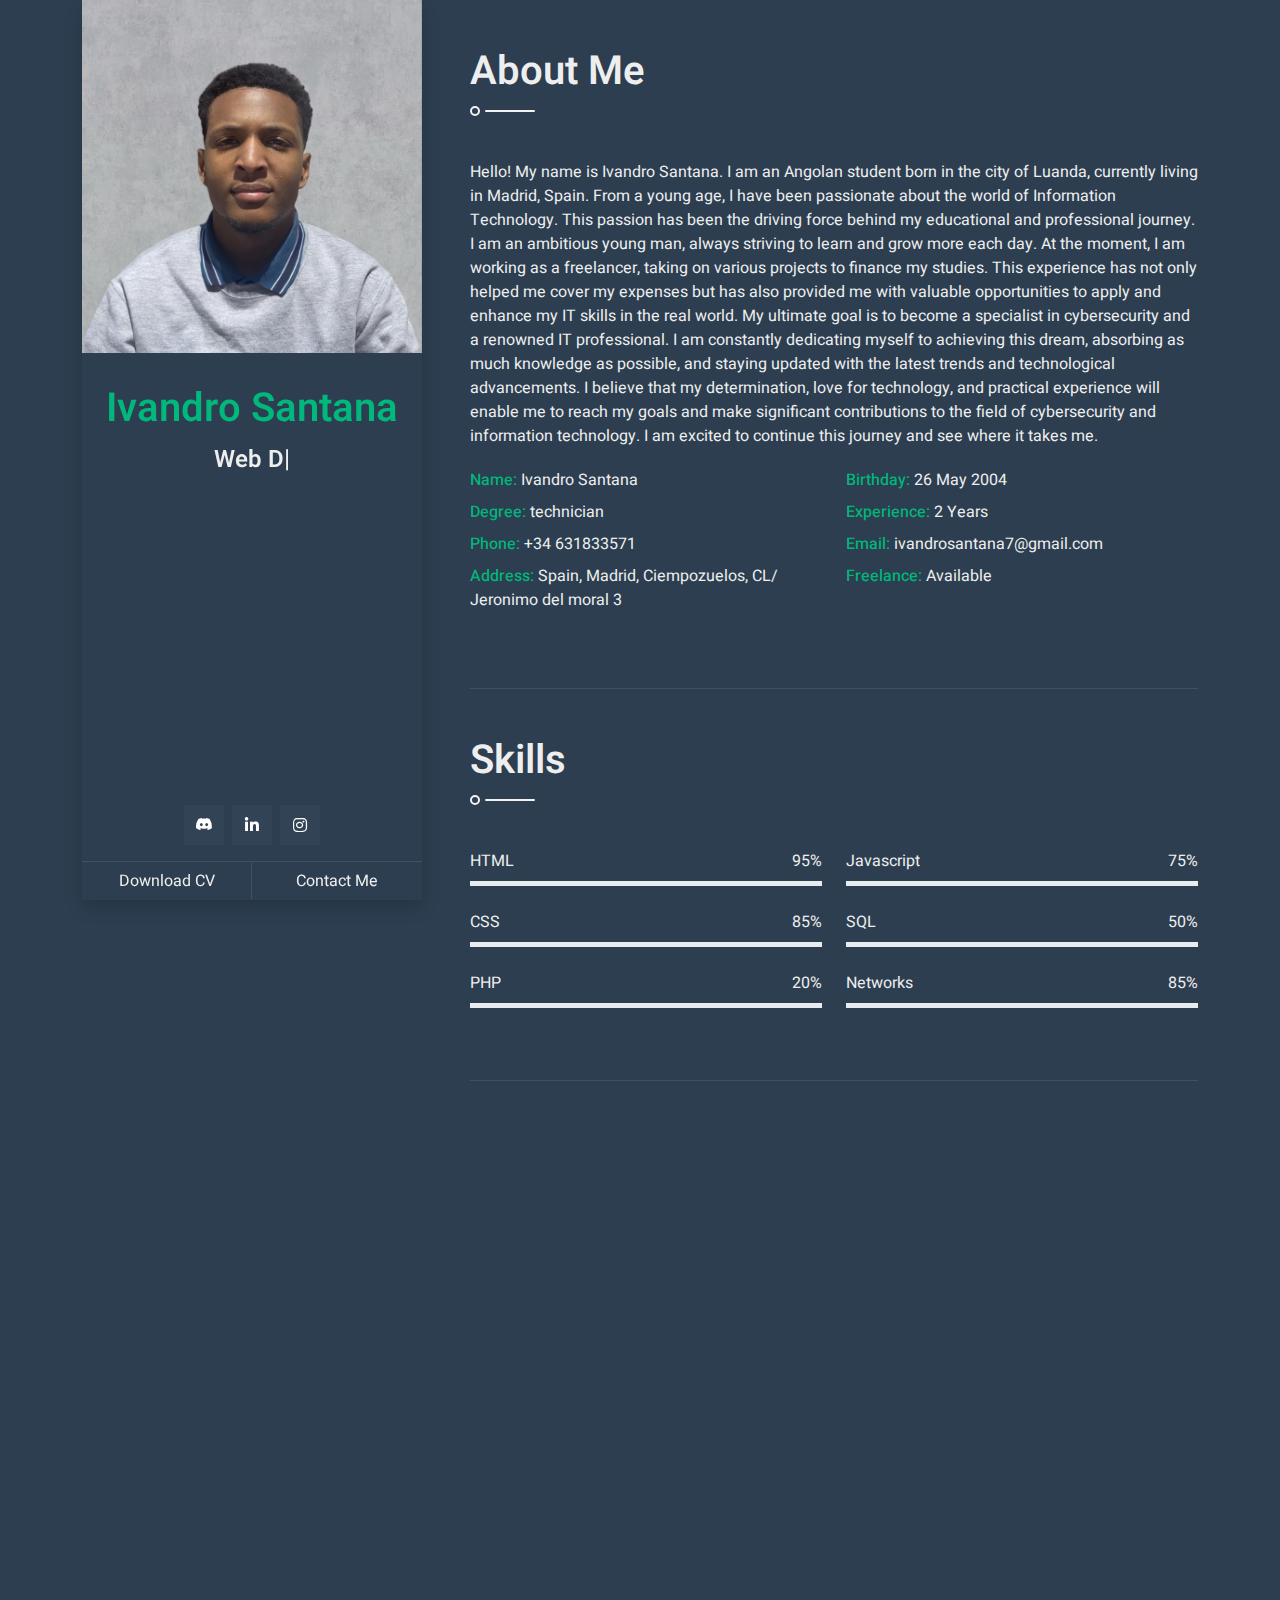
==== commit dbf77ccf: "versão difinitiva" ====
--- a/index.html
+++ b/index.html
@@ -56,7 +56,7 @@
                             <a class="btn btn-secondary btn-square mx-1" href="https://www.instagram.com/ivandrosantana_/"><i class="fab fa-instagram"></i></a>
                         </div>
                         <div class="d-flex align-items-end justify-content-between border-top">
-                            <a href="Cv/cv_iv.pdf" target="_blank" class="btn w-50 border-end">Download CV</a>
+                            <a href="Cv/cvs.html" class="btn w-50 border-end">Download CV</a>
                             <a href="#contact" class="btn w-50 btn-scroll">Contact Me</a>
                         </div>
                     </div>
@@ -92,7 +92,7 @@
                                 <span class="fw-medium text-primary">Email:</span> ivandrosantana7@gmail.com
                             </div>
                             <div class="col-sm-6 py-1">
-                                <span class="fw-medium text-primary">Address:</span> Spain, Madrid, Ciempozuelos, CL/ Jeronimo del morla 3
+                                <span class="fw-medium text-primary">Address:</span> Spain, Madrid, Ciempozuelos, CL/ Jeronimo del moral 3
                             </div>
                             <div class="col-sm-6 py-1">
                                 <span class="fw-medium text-primary">Freelance:</span> Available
@@ -252,7 +252,7 @@
                             <div class="col-md-6">
                                 <div class="service-item">
                                     <i class="fa fa-2x fa-laptop-code mx-auto mb-4"></i>
-                                    <h5 class="mb-2">Web Design</h5>
+                                    <h5 class="mb-2">Web Developer</h5>
                                     <p class="mb-0">A web developer creates and maintains websites and web applications using HTML, CSS, JavaScript, and frameworks/libraries for user-friendly internet interfaces.</p>
                                 </div>
                             </div>
